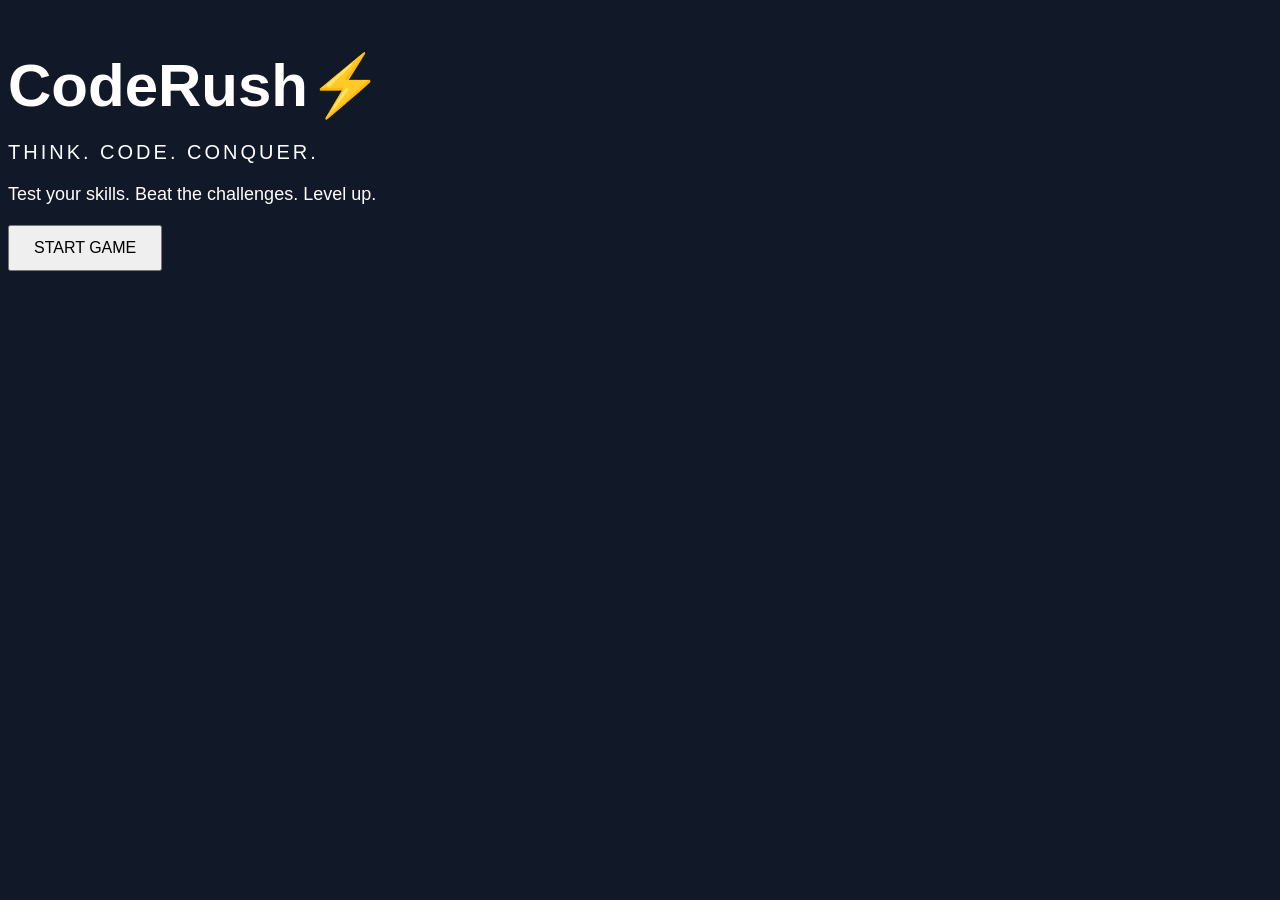
==== index.html @ 7aec26c0 "Initialize CodeRush project" ====
<!DOCTYPE html>
<html lang="en">
<head>
    <meta charset="UTF-8">
    <meta name="viewport" content="width=device-width, initial-scale=1.0">
    <link rel="stylesheet" href="css/style.css">

    <title>CodeRush</title>
</head>

<body>

    </main>
         
        <section class="landing-screen">
            <h1 class="game-title">CodeRush⚡</h1>
            <p class="game-tagline">THINK. CODE. CONQUER.</p>

            <p class="game-description">
                Test your skills. Beat the challenges. Level up.
            </p>

            <button class="start-button">START GAME</button>
        </section>

</body>
</html>
---- css/style.css ----
body {
    background-color: #111827;
    color: white;
    font-family: Arial, sans-serif;
}

.game-title {
    font-size: 60px;
    margin-bottom: 10px;
}

.game-tagline {
    font-size: 20px;
    letter-spacing: 3px;
}

.game-description {
    font-size: 18px;
    margin: 20px 0;
}

.start-button {
    padding: 12px 24px;
    font-size: 16px;
    cursor: pointer;
}
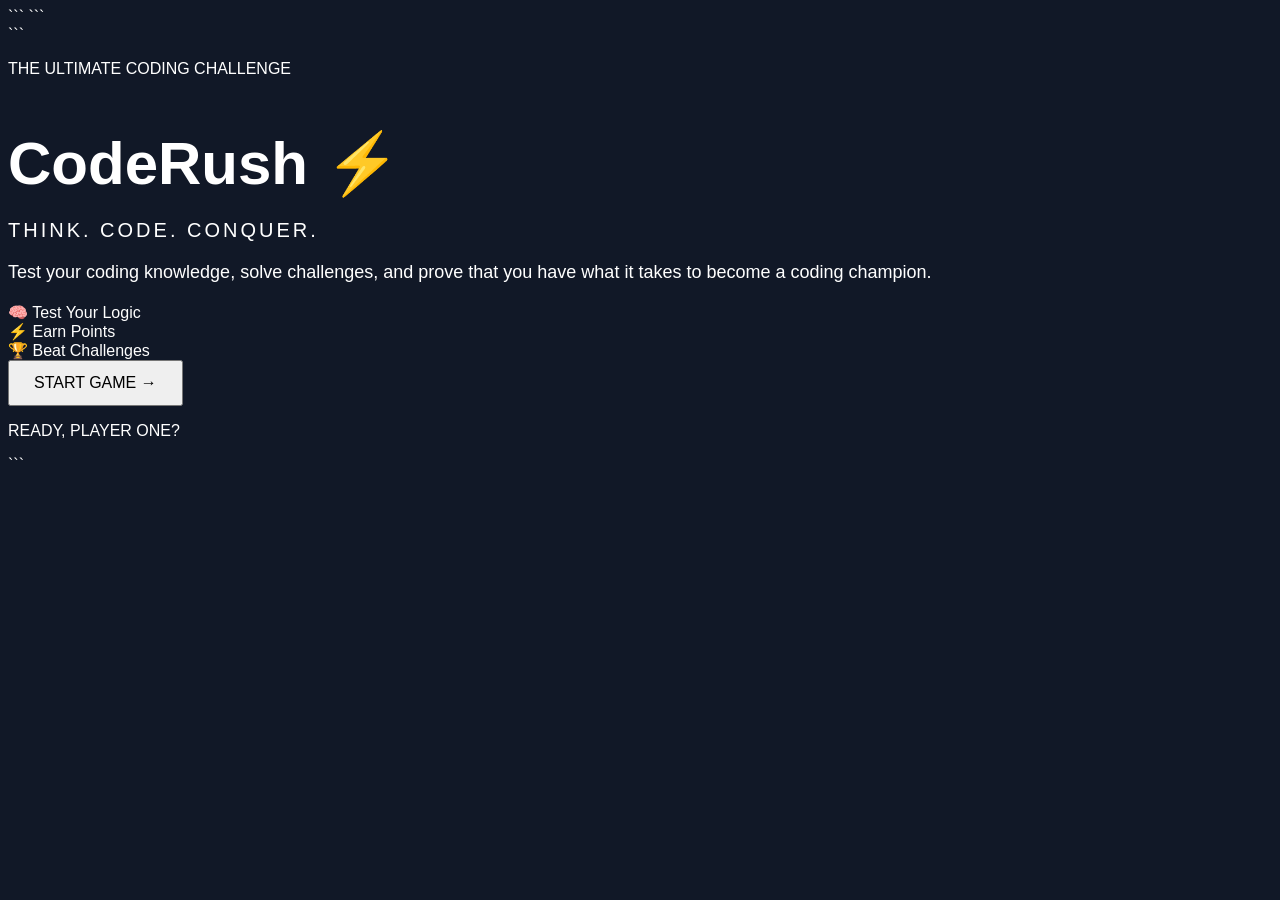
==== commit 9771e874: "Fix game flow and connect landing screen" ====
--- a/index.html
+++ b/index.html
@@ -1,27 +1,137 @@
 <!DOCTYPE html>
+
 <html lang="en">
 <head>
     <meta charset="UTF-8">
     <meta name="viewport" content="width=device-width, initial-scale=1.0">
-    <link rel="stylesheet" href="css/style.css">
 
-    <title>CodeRush</title>
+```
+<title>CodeRush ⚡ | Coding Challenge Game</title>
+
+<link rel="stylesheet" href="css/style.css">
+```
+
 </head>
 
 <body>
+    <main class="app-container">
 
-    </main>
-         
-        <section class="landing-screen">
-            <h1 class="game-title">CodeRush⚡</h1>
+```
+    <!-- LANDING SCREEN -->
+    <section class="landing-screen">
+        <div class="landing-content">
+            <p class="game-label">THE ULTIMATE CODING CHALLENGE</p>
+
+            <h1 class="game-title">CodeRush <span>⚡</span></h1>
+
             <p class="game-tagline">THINK. CODE. CONQUER.</p>
 
             <p class="game-description">
-                Test your skills. Beat the challenges. Level up.
+                Test your coding knowledge, solve challenges,
+                and prove that you have what it takes to become
+                a coding champion.
             </p>
 
-            <button class="start-button">START GAME</button>
-        </section>
+            <div class="game-features">
+                <div class="feature-card">
+                    <span class="feature-icon">🧠</span>
+                    <span>Test Your Logic</span>
+                </div>
+
+                <div class="feature-card">
+                    <span class="feature-icon">⚡</span>
+                    <span>Earn Points</span>
+                </div>
+
+                <div class="feature-card">
+                    <span class="feature-icon">🏆</span>
+                    <span>Beat Challenges</span>
+                </div>
+            </div>
+
+            <button class="start-button" type="button">
+                START GAME <span>→</span>
+            </button>
+
+            <p class="landing-footer">
+                READY, PLAYER ONE?
+            </p>
+        </div>
+    </section>
+
+    <!-- GAME SCREEN -->
+    <section class="game-screen" style="display: none;">
+
+        <!-- GAME HEADER -->
+        <header class="game-header">
+            <p class="game-logo">CodeRush <span>⚡</span></p>
+            <p class="game-level">LEVEL 1: CODE ROOKIE</p>
+        </header>
+
+        <!-- SCORE AND PROGRESS -->
+        <div class="game-progress">
+            <div class="progress-item">
+                <span class="progress-label">QUESTION</span>
+                <p>
+                    <span id="question-number">1</span>
+                    <span class="progress-divider">/</span>
+                    <span id="total-questions">5</span>
+                </p>
+            </div>
+
+            <div class="progress-item">
+                <span class="progress-label">YOUR SCORE</span>
+                <p><span id="score">0</span> <span class="score-unit">PTS</span></p>
+            </div>
+
+            <div class="progress-item">
+                <span class="progress-label">GAME MODE</span>
+                <p class="mode-name">PREDICT OUTPUT</p>
+            </div>
+        </div>
+
+        <!-- QUESTION CARD -->
+        <div class="question-card">
+
+            <div class="question-heading">
+                <span class="question-icon">🧠</span>
+                <h2>Predict the Output</h2>
+            </div>
+
+            <p class="question-text">
+                What will this Python code print?
+            </p>
+
+            <!-- JavaScript updates this code block -->
+            <pre><code>name = "CodeRush"
+```
+
+print(name)</code></pre>
+
+```
+            <!-- JavaScript creates the answer buttons here -->
+            <div class="answer-options">
+                <button class="answer-button" type="button">Python</button>
+                <button class="answer-button" type="button">CodeRush</button>
+                <button class="answer-button" type="button">name</button>
+                <button class="answer-button" type="button">Error</button>
+            </div>
+
+        </div>
+
+        <footer class="game-footer">
+            <p>⚡ THINK FAST. CODE SMART.</p>
+            <p>EVERY CHALLENGE MAKES YOU STRONGER.</p>
+        </footer>
+
+    </section>
+
+</main>
+
+<!-- Load the questions before the game logic -->
+<script src="js/questions.js"></script>
+<script src="js/game.js"></script>
+```
 
 </body>
 </html>
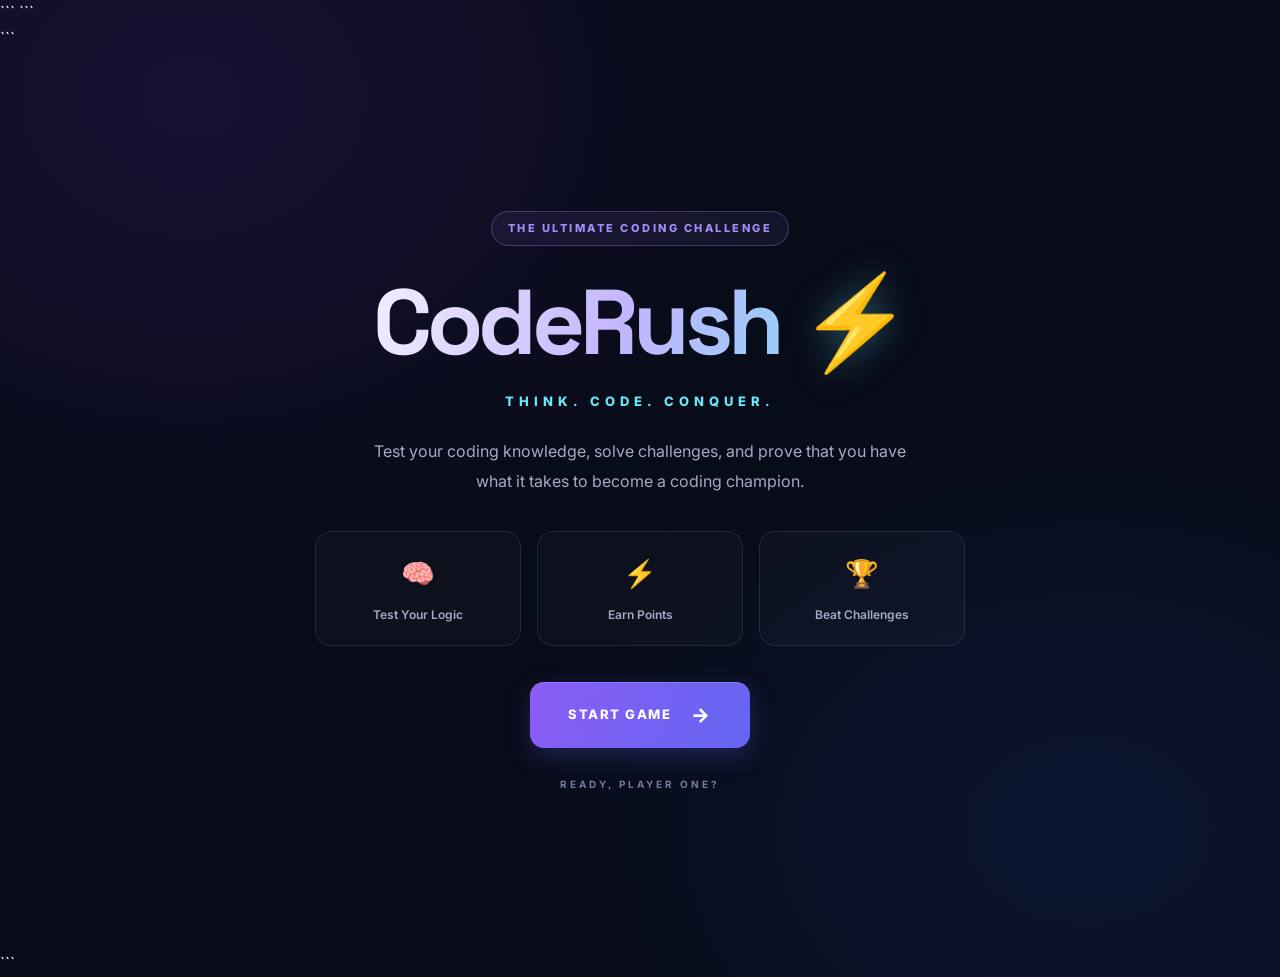
==== commit f63b318d: "Restructure landing page and gameplay dashboard" ====
--- a/index.html
+++ b/index.html
@@ -77,6 +77,25 @@
                     <span class="progress-divider">/</span>
                     <span id="total-questions">5</span>
                 </p>
+
+            </div>
+            <div class="progress-item">
+                <span class="progress-label">❤️ LIVES</span>
+                <p><span id="lives">❤️ ❤️ ❤️</span></p>
+            </div>
+
+            <div class="progress-item">
+                <span class="progress-label">🔥 STREAK</span>
+                <p><span id="streak">0</span> <span class="score-unit">IN A ROW</span></p>
+            </div>
+
+            <div class="progress-item">
+                <span class="progress-label">⏱️ TIME LEFT</span>
+                <p><span id="timer">20</span> <span class="score-unit">SEC</span></p>
+            </div>
+            
+            <div class="progress-bar-container">
+                <div class="progress-bar" id="progress-bar"></div>
             </div>
 
             <div class="progress-item">
--- a/css/style.css
+++ b/css/style.css
@@ -1,27 +1,995 @@
+/* ==================================================
+   CODERUSH — DESIGN SYSTEM
+   Theme: Midnight Neon
+================================================== */
+
+@import url('https://fonts.googleapis.com/css2?family=Inter:wght@400;500;600;700;800&family=Space+Grotesk:wght@400;500;600;700&display=swap');
+
+
+/* ==================================================
+   1. GLOBAL VARIABLES
+================================================== */
+
+:root {
+    --bg-primary: #080b18;
+    --bg-secondary: #10152a;
+    --bg-card: rgba(20, 27, 49, 0.88);
+
+    --accent-purple: #a78bfa;
+    --accent-blue: #60a5fa;
+    --accent-cyan: #67e8f9;
+
+    --text-primary: #f4f5ff;
+    --text-secondary: #a4acc5;
+    --text-muted: #727c9b;
+
+    --border-color: rgba(148, 163, 184, 0.16);
+
+    --success: #4ade80;
+    --danger: #fb7185;
+
+    --radius-small: 10px;
+    --radius-medium: 16px;
+    --radius-large: 24px;
+
+    --transition: 0.25s ease;
+}
+
+
+/* ==================================================
+   2. RESET AND BASE STYLES
+================================================== */
+
+* {
+    box-sizing: border-box;
+    margin: 0;
+    padding: 0;
+}
+
+html {
+    scroll-behavior: smooth;
+}
+
 body {
-    background-color: #111827;
+    min-height: 100vh;
+    font-family: 'Inter', sans-serif;
+
+    background:
+        radial-gradient(
+            ellipse at 15% 10%,
+            rgba(124, 58, 237, 0.13),
+            transparent 38%
+        ),
+        radial-gradient(
+            ellipse at 85% 85%,
+            rgba(37, 99, 235, 0.12),
+            transparent 38%
+        ),
+        var(--bg-primary);
+
+    color: var(--text-primary);
+    line-height: 1.6;
+
+    -webkit-font-smoothing: antialiased;
+}
+
+button {
+    font: inherit;
+}
+
+button:focus-visible {
+    outline: 3px solid var(--accent-cyan);
+    outline-offset: 4px;
+}
+
+button:disabled {
+    cursor: not-allowed;
+}
+
+
+/* ==================================================
+   3. MAIN APPLICATION
+================================================== */
+
+.app-container {
+    width: 100%;
+    min-height: 100vh;
+}
+
+
+/* ==================================================
+   4. LANDING SCREEN
+================================================== */
+
+.landing-screen {
+    min-height: 100vh;
+
+    display: flex;
+    align-items: center;
+    justify-content: center;
+
+    padding: 48px 24px;
+    text-align: center;
+}
+
+.landing-content {
+    width: 100%;
+    max-width: 850px;
+
+    animation: fadeUp 0.7s ease both;
+}
+
+.game-label {
+    display: inline-block;
+
+    padding: 8px 16px;
+    margin-bottom: 26px;
+
+    border: 1px solid rgba(167, 139, 250, 0.3);
+    border-radius: 100px;
+
+    background: rgba(167, 139, 250, 0.08);
+
+    color: var(--accent-purple);
+
+    font-size: 11px;
+    font-weight: 800;
+    letter-spacing: 2.5px;
+}
+
+.game-title {
+    margin-bottom: 8px;
+
+    font-family: 'Space Grotesk', sans-serif;
+    font-size: clamp(52px, 9vw, 92px);
+    font-weight: 700;
+    letter-spacing: -5px;
+    line-height: 1.1;
+
+    background: linear-gradient(
+        110deg,
+        #ffffff 10%,
+        #c4b5fd 48%,
+        #67e8f9 90%
+    );
+
+    -webkit-background-clip: text;
+    background-clip: text;
+    color: transparent;
+}
+
+.game-title span {
+    display: inline-block;
+
+    background: none;
+    color: var(--accent-cyan);
+
+    -webkit-text-fill-color: var(--accent-cyan);
+
+    filter: drop-shadow(0 0 18px rgba(103, 232, 249, 0.35));
+}
+
+.game-tagline {
+    margin-top: 18px;
+
+    color: var(--accent-cyan);
+
+    font-size: 13px;
+    font-weight: 800;
+    letter-spacing: 5px;
+}
+
+.game-description {
+    max-width: 540px;
+
+    margin: 24px auto 34px;
+
+    color: var(--text-secondary);
+    font-size: 16px;
+    line-height: 1.9;
+}
+
+
+/* ==================================================
+   5. LANDING PAGE FEATURE CARDS
+================================================== */
+
+.game-features {
+    display: grid;
+    grid-template-columns: repeat(3, minmax(0, 1fr));
+
+    gap: 16px;
+
+    max-width: 650px;
+    margin: 0 auto 36px;
+}
+
+.feature-card {
+    min-height: 115px;
+
+    display: flex;
+    flex-direction: column;
+    align-items: center;
+    justify-content: center;
+
+    gap: 10px;
+    padding: 18px 12px;
+
+    border: 1px solid var(--border-color);
+    border-radius: var(--radius-medium);
+
+    background: rgba(255, 255, 255, 0.025);
+
+    color: var(--text-secondary);
+    font-size: 12px;
+    font-weight: 600;
+
+    transition:
+        transform var(--transition),
+        border-color var(--transition),
+        background var(--transition);
+}
+
+.feature-card:hover {
+    transform: translateY(-5px);
+
+    border-color: rgba(167, 139, 250, 0.5);
+    background: rgba(167, 139, 250, 0.07);
+}
+
+.feature-icon {
+    font-size: 27px;
+}
+
+
+/* ==================================================
+   6. BUTTONS
+================================================== */
+
+.start-button {
+    min-width: 220px;
+
+    display: inline-flex;
+    align-items: center;
+    justify-content: center;
+
+    gap: 20px;
+    padding: 17px 28px;
+
+    border: none;
+    border-radius: 14px;
+
+    background: linear-gradient(
+        110deg,
+        #8b5cf6,
+        #6366f1
+    );
+
     color: white;
-    font-family: Arial, sans-serif;
-}
-
-.game-title {
-    font-size: 60px;
-    margin-bottom: 10px;
-}
-
-.game-tagline {
+
+    font-size: 13px;
+    font-weight: 800;
+    letter-spacing: 1.5px;
+
+    cursor: pointer;
+
+    box-shadow:
+        0 8px 25px rgba(99, 102, 241, 0.25),
+        inset 0 1px 0 rgba(255, 255, 255, 0.15);
+
+    transition:
+        transform var(--transition),
+        box-shadow var(--transition),
+        filter var(--transition);
+}
+
+.start-button span {
     font-size: 20px;
+    transition: transform var(--transition);
+}
+
+.start-button:hover {
+    transform: translateY(-3px);
+
+    filter: brightness(1.12);
+
+    box-shadow:
+        0 12px 35px rgba(99, 102, 241, 0.4),
+        inset 0 1px 0 rgba(255, 255, 255, 0.2);
+}
+
+.start-button:hover span {
+    transform: translateX(5px);
+}
+
+.start-button:active {
+    transform: translateY(0);
+}
+
+.landing-footer {
+    margin-top: 28px;
+
+    color: var(--text-muted);
+
+    font-size: 10px;
+    font-weight: 700;
     letter-spacing: 3px;
 }
 
-.game-description {
-    font-size: 18px;
-    margin: 20px 0;
-}
-
-.start-button {
-    padding: 12px 24px;
-    font-size: 16px;
+
+/* ==================================================
+   7. GAME SCREEN LAYOUT
+================================================== */
+
+.game-screen {
+    width: 100%;
+    max-width: 1000px;
+
+    margin: 0 auto;
+    padding: 36px 28px 24px;
+
+    animation: fadeUp 0.4s ease both;
+}
+
+
+/* ==================================================
+   8. GAME HEADER
+================================================== */
+
+.game-header {
+    display: flex;
+    align-items: center;
+    justify-content: space-between;
+
+    gap: 20px;
+    margin-bottom: 32px;
+    padding-bottom: 22px;
+
+    border-bottom: 1px solid var(--border-color);
+}
+
+.game-logo {
+    font-family: 'Space Grotesk', sans-serif;
+    font-size: 23px;
+    font-weight: 700;
+    letter-spacing: -0.7px;
+}
+
+.game-logo span {
+    color: var(--accent-cyan);
+}
+
+.game-level {
+    padding: 8px 13px;
+
+    border: 1px solid rgba(103, 232, 249, 0.2);
+    border-radius: 8px;
+
+    background: rgba(103, 232, 249, 0.06);
+
+    color: var(--accent-cyan);
+
+    font-size: 10px;
+    font-weight: 800;
+    letter-spacing: 1px;
+}
+
+
+/* ==================================================
+   9. GAME STATS DASHBOARD
+================================================== */
+
+.game-progress {
+    display: grid;
+    grid-template-columns: repeat(4, minmax(0, 1fr));
+
+    gap: 14px;
+    margin-bottom: 24px;
+}
+
+.progress-item {
+    min-width: 0;
+    min-height: 105px;
+
+    display: flex;
+    flex-direction: column;
+    justify-content: center;
+
+    gap: 8px;
+    padding: 17px;
+
+    border: 1px solid var(--border-color);
+    border-radius: var(--radius-medium);
+
+    background: linear-gradient(
+        145deg,
+        rgba(26, 34, 59, 0.8),
+        rgba(15, 20, 39, 0.8)
+    );
+
+    transition:
+        border-color var(--transition),
+        transform var(--transition);
+}
+
+.progress-item:hover {
+    transform: translateY(-2px);
+    border-color: rgba(167, 139, 250, 0.3);
+}
+
+.progress-label {
+    color: var(--text-muted);
+
+    font-size: 10px;
+    font-weight: 800;
+    letter-spacing: 1.1px;
+}
+
+.progress-item p {
+    color: var(--text-primary);
+
+    font-family: 'Space Grotesk', sans-serif;
+    font-size: 23px;
+    font-weight: 700;
+
+    line-height: 1.4;
+    overflow-wrap: anywhere;
+}
+
+.progress-divider {
+    color: var(--text-muted);
+}
+
+.score-unit {
+    color: var(--text-muted);
+
+    font-family: 'Inter', sans-serif;
+    font-size: 10px;
+    font-weight: 700;
+    letter-spacing: 0.8px;
+}
+
+.mode-name {
+    color: var(--accent-purple) !important;
+
+    font-family: 'Inter', sans-serif !important;
+    font-size: 11px !important;
+    font-weight: 800 !important;
+    letter-spacing: 0.5px;
+}
+
+
+/* ==================================================
+   10. PROGRESS BAR
+================================================== */
+
+.progress-bar-container {
+    width: 100%;
+    height: 6px;
+
+    margin: 0 0 28px;
+
+    overflow: hidden;
+
+    border-radius: 100px;
+    background: #222943;
+}
+
+.progress-bar {
+    width: 0%;
+    height: 100%;
+
+    border-radius: inherit;
+
+    background: linear-gradient(
+        90deg,
+        var(--accent-purple),
+        var(--accent-blue),
+        var(--accent-cyan)
+    );
+
+    box-shadow: 0 0 14px rgba(103, 232, 249, 0.35);
+
+    transition: width 0.4s ease;
+}
+
+
+/* ==================================================
+   11. QUESTION CARD
+================================================== */
+
+.question-card {
+    padding: 34px;
+
+    border: 1px solid var(--border-color);
+    border-radius: var(--radius-large);
+
+    background: var(--bg-card);
+
+    box-shadow:
+        0 20px 60px rgba(0, 0, 0, 0.18),
+        inset 0 1px 0 rgba(255, 255, 255, 0.025);
+
+    backdrop-filter: blur(16px);
+}
+
+.question-heading {
+    display: flex;
+    align-items: center;
+
+    gap: 13px;
+    margin-bottom: 16px;
+}
+
+.question-icon {
+    width: 43px;
+    height: 43px;
+
+    display: flex;
+    align-items: center;
+    justify-content: center;
+
+    flex-shrink: 0;
+
+    border: 1px solid rgba(167, 139, 250, 0.2);
+    border-radius: 12px;
+
+    background: rgba(167, 139, 250, 0.1);
+
+    font-size: 21px;
+}
+
+.question-card h2 {
+    color: var(--text-primary);
+
+    font-family: 'Space Grotesk', sans-serif;
+    font-size: 23px;
+    font-weight: 700;
+    letter-spacing: -0.5px;
+}
+
+.question-text {
+    margin: 12px 0 23px;
+
+    color: var(--text-secondary);
+    font-size: 14px;
+    line-height: 1.8;
+}
+
+
+/* ==================================================
+   12. CODE BLOCK
+================================================== */
+
+.question-card pre {
+    position: relative;
+
+    margin-bottom: 27px;
+    padding: 24px;
+
+    overflow-x: auto;
+
+    border: 1px solid rgba(103, 232, 249, 0.12);
+    border-radius: var(--radius-medium);
+
+    background: #090d1b;
+
+    color: #a5f3fc;
+
+    font-family: 'Consolas', 'Courier New', monospace;
+    font-size: 14px;
+    line-height: 1.9;
+
+    tab-size: 4;
+}
+
+.question-card pre code {
+    font-family: inherit;
+    white-space: pre;
+}
+
+
+/* ==================================================
+   13. ANSWER OPTIONS
+================================================== */
+
+.answer-options {
+    display: grid;
+    grid-template-columns: repeat(2, minmax(0, 1fr));
+
+    gap: 13px;
+}
+
+.answer-button {
+    min-height: 60px;
+
+    display: flex;
+    align-items: center;
+
+    padding: 17px 19px;
+
+    border: 1px solid rgba(148, 163, 184, 0.2);
+    border-radius: 12px;
+
+    background: rgba(255, 255, 255, 0.025);
+
+    color: #dbe4ff;
+
+    font-size: 13px;
+    font-weight: 600;
+    text-align: left;
+
+    overflow-wrap: anywhere;
+
     cursor: pointer;
-}
-
+
+    transition:
+        transform var(--transition),
+        border-color var(--transition),
+        background var(--transition),
+        box-shadow var(--transition);
+}
+
+.answer-button:hover:not(:disabled) {
+    transform: translateY(-2px);
+
+    border-color: rgba(167, 139, 250, 0.65);
+
+    background: rgba(167, 139, 250, 0.09);
+
+    box-shadow: 0 5px 18px rgba(0, 0, 0, 0.12);
+}
+
+.answer-button:disabled {
+    cursor: default;
+}
+
+
+/* ==================================================
+   14. ANSWER FEEDBACK
+================================================== */
+
+.answer-feedback {
+    grid-column: 1 / -1;
+
+    padding: 19px 21px;
+
+    border: 1px solid rgba(103, 232, 249, 0.14);
+    border-radius: 13px;
+
+    background: rgba(103, 232, 249, 0.045);
+
+    color: var(--text-secondary);
+
+    font-size: 13px;
+    line-height: 1.9;
+
+    overflow-wrap: anywhere;
+
+    animation: fadeUp 0.3s ease both;
+}
+
+.answer-feedback strong {
+    display: inline-block;
+
+    margin-bottom: 5px;
+
+    color: var(--text-primary);
+    font-size: 14px;
+}
+
+
+/* ==================================================
+   15. NEXT QUESTION / RESTART BUTTON
+================================================== */
+
+.next-button {
+    grid-column: 1 / -1;
+
+    width: 100%;
+    min-height: 54px;
+
+    padding: 15px 20px;
+
+    border: 1px solid rgba(103, 232, 249, 0.2);
+    border-radius: 12px;
+
+    background: linear-gradient(
+        110deg,
+        #67e8f9,
+        #60a5fa
+    );
+
+    color: #07111f;
+
+    font-size: 12px;
+    font-weight: 800;
+    letter-spacing: 1px;
+
+    cursor: pointer;
+
+    transition:
+        transform var(--transition),
+        box-shadow var(--transition),
+        filter var(--transition);
+}
+
+.next-button:hover {
+    transform: translateY(-2px);
+
+    filter: brightness(1.07);
+
+    box-shadow: 0 8px 24px rgba(96, 165, 250, 0.2);
+}
+
+.next-button:active {
+    transform: translateY(0);
+}
+
+
+/* ==================================================
+   16. LIVES DISPLAY
+================================================== */
+
+#lives {
+    font-family: 'Inter', sans-serif;
+    font-size: 17px;
+    letter-spacing: 2px;
+}
+
+
+/* ==================================================
+   17. TIMER
+================================================== */
+
+#timer {
+    color: var(--accent-cyan);
+    font-variant-numeric: tabular-nums;
+}
+
+
+/* ==================================================
+   18. RESULTS SCREEN
+================================================== */
+
+.question-card > h2 {
+    margin-bottom: 20px;
+}
+
+.question-card > p {
+    margin-top: 13px;
+    margin-bottom: 13px;
+
+    color: var(--text-secondary);
+    line-height: 1.8;
+}
+
+.question-card > p strong {
+    color: var(--accent-cyan);
+}
+
+.question-card > .next-button {
+    margin-top: 20px;
+}
+
+
+/* ==================================================
+   19. GAME FOOTER
+================================================== */
+
+.game-footer {
+    display: flex;
+    align-items: center;
+    justify-content: space-between;
+
+    gap: 15px;
+    margin-top: 27px;
+    padding: 15px 3px;
+}
+
+.game-footer p {
+    color: var(--text-muted);
+
+    font-size: 9px;
+    font-weight: 800;
+    letter-spacing: 1.3px;
+}
+
+
+/* ==================================================
+   20. ANIMATIONS
+================================================== */
+
+@keyframes fadeUp {
+    from {
+        opacity: 0;
+        transform: translateY(12px);
+    }
+
+    to {
+        opacity: 1;
+        transform: translateY(0);
+    }
+}
+
+
+/* ==================================================
+   21. TABLET RESPONSIVENESS
+================================================== */
+
+@media (max-width: 760px) {
+
+    .game-screen {
+        padding: 27px 20px 20px;
+    }
+
+    .game-progress {
+        grid-template-columns: repeat(2, minmax(0, 1fr));
+        gap: 12px;
+    }
+
+    .progress-item {
+        min-height: 95px;
+    }
+
+    .question-card {
+        padding: 26px;
+    }
+
+    .game-footer {
+        flex-direction: column;
+        align-items: flex-start;
+        gap: 8px;
+    }
+}
+
+
+/* ==================================================
+   22. MOBILE RESPONSIVENESS
+================================================== */
+
+@media (max-width: 480px) {
+
+    .landing-screen {
+        padding: 35px 19px;
+    }
+
+    .game-label {
+        font-size: 9px;
+        letter-spacing: 1.5px;
+    }
+
+    .game-title {
+        font-size: 55px;
+        letter-spacing: -3px;
+    }
+
+    .game-tagline {
+        font-size: 10px;
+        letter-spacing: 3px;
+    }
+
+    .game-description {
+        font-size: 14px;
+    }
+
+    .game-features {
+        gap: 9px;
+    }
+
+    .feature-card {
+        min-height: 100px;
+        padding: 12px 6px;
+
+        font-size: 10px;
+    }
+
+    .feature-icon {
+        font-size: 23px;
+    }
+
+    .start-button {
+        width: 100%;
+        max-width: 300px;
+    }
+
+    .game-screen {
+        padding: 22px 15px;
+    }
+
+    .game-header {
+        align-items: flex-start;
+        gap: 12px;
+        margin-bottom: 23px;
+    }
+
+    .game-logo {
+        font-size: 20px;
+    }
+
+    .game-level {
+        max-width: 155px;
+
+        font-size: 9px;
+        text-align: center;
+    }
+
+    .progress-item {
+        min-height: 88px;
+        padding: 13px;
+    }
+
+    .progress-label {
+        font-size: 9px;
+        letter-spacing: 0.7px;
+    }
+
+    .progress-item p {
+        font-size: 20px;
+    }
+
+    .mode-name {
+        font-size: 10px !important;
+    }
+
+    .question-card {
+        padding: 20px 16px;
+        border-radius: 18px;
+    }
+
+    .question-card h2 {
+        font-size: 19px;
+    }
+
+    .question-icon {
+        width: 38px;
+        height: 38px;
+        font-size: 18px;
+    }
+
+    .question-text {
+        font-size: 13px;
+    }
+
+    .question-card pre {
+        padding: 17px;
+        font-size: 12px;
+    }
+
+    .answer-options {
+        grid-template-columns: 1fr;
+        gap: 10px;
+    }
+
+    .answer-button {
+        min-height: 53px;
+        padding: 15px;
+    }
+
+    .answer-feedback {
+        padding: 15px;
+        font-size: 12px;
+    }
+
+    .game-footer p {
+        font-size: 8px;
+        letter-spacing: 0.9px;
+    }
+}
+
+
+/* ==================================================
+   23. REDUCED MOTION ACCESSIBILITY
+================================================== */
+
+@media (prefers-reduced-motion: reduce) {
+
+    *,
+    *::before,
+    *::after {
+        scroll-behavior: auto !important;
+        animation-duration: 0.01ms !important;
+        animation-iteration-count: 1 !important;
+        transition-duration: 0.01ms !important;
+    }
+}
